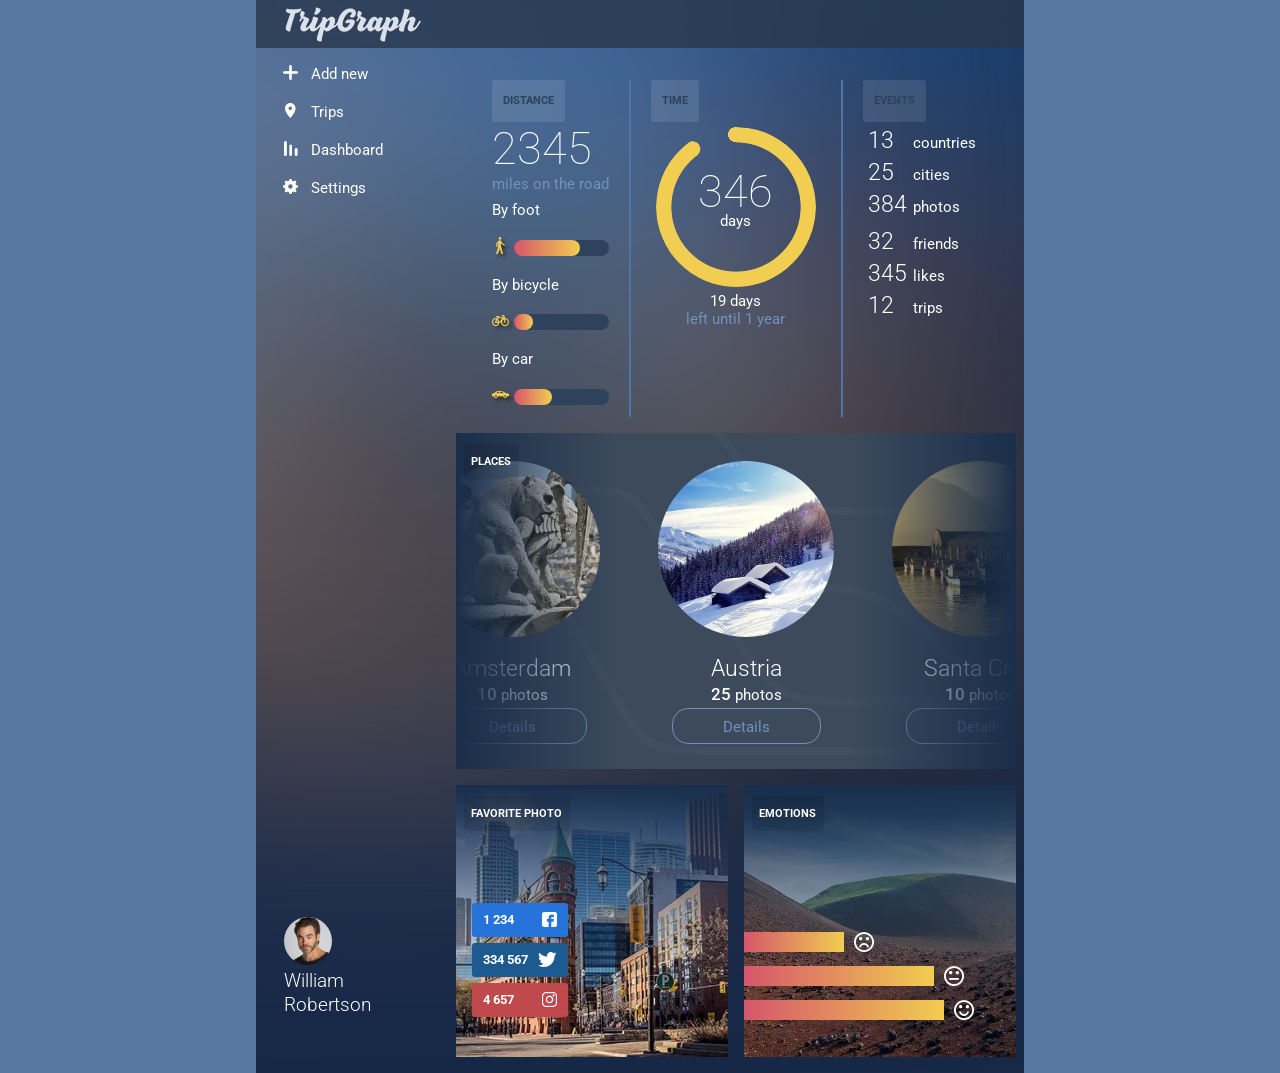
==== public/dashboard.html @ 33857ea5 "first commit" ====
<!DOCTYPE html><html lang="en"><head><meta charset="UTF-8"><meta name="viewport" content="width=device-width,initial-scale=1"><title>TripGraph</title><link href="https://fonts.googleapis.com/css?family=Roboto:100,300,regular,500,700&display=swap" rel="stylesheet"><link rel="stylesheet" href="css/style.css"></head><body><div class="main_container"><header><div class="header"><a href="index.html"><picture><source srcset="img/logo.webp" type="image/webp"><img src="img/logo.png" alt=""></picture></a></div></header><div class="grid-container"><div class="leftsitebar"><nav><ul class="left__nav"><li class="left__nav-item"><a class="left__nav-link" href="#"><i class="icon-plus"></i>Add new</a></li><li class="left__nav-item"><a class="left__nav-link active" href="trip.html"><i class="icon-pin"></i>Trips</a></li><li class="left__nav-item"><a class="left__nav-link" href="dashboard.html"><i class="icon-dashboard"></i>Dashboard</a></li><li class="left__nav-item"><a class="left__nav-link" href="#"><i class="icon-settings"></i>Settings</a></li></ul></nav><div class="author"><div class="author-logo"><picture><source srcset="img/avatar.webp" type="image/webp"><img src="img/avatar.jpg" alt=""></picture></div><div class="author-name">William Robertson</div></div></div><main><section class="section_statistic"><div class="container"><div class="statistic_deliver"><h2 class="statistic-title">distance</h2><div class="deliver-num">2345</div><div class="deliver-desc">miles on the road</div><h3 class="statistic-subtitle">By foot</h3><div class="bar"><i class="icon-walking"></i><div class="progressBar" style="--per:70%;"><div class="progressBarRect"></div></div></div><h3 class="statistic-subtitle">By bicycle</h3><div class="bar"><i class="icon-bycicle"></i><div class="progressBar" style="--per:20%;"><div class="progressBarRect"></div></div></div><h3 class="statistic-subtitle">By car</h3><div class="bar"><i class="icon-car"></i><div class="progressBar" style="--per:40%;"><div class="progressBarRect"></div></div></div></div><div class="statistic-time"><h2 class="statistic-title">Time</h2><div class="container-time"><div class="pie animate" style="--p:90;--c: #f1cd51"><span class="text"><i>346</i> days</span></div><div class="time_descr"><span>19 days</span>left until 1 year</div></div></div><div class="statistic-events"><h2 class="statistic-title">Events</h2><div class="events-content"><div class="item"><p><span>13</span>countries</p><p><span>25</span>cities</p><p><span>384</span>photos</p></div><div class="item"><p><span>32</span>friends</p><p><span>345</span>likes</p><p><span>12</span>trips</p></div></div></div></div></section><section class="section_gallery"><div class="container"><div class="gradleft"></div><div class="gradright"></div><div class="gallery"><div class="item"><picture><source srcset="./img/gallery/photo7.webp" type="image/webp"><img class="item__img" src="./img/gallery/photo7.jpg" alt=""></picture><div class="item__title">Amsterdam</div><div class="item__desc"><span>10</span> photos</div><a href="#" class="item__btn">Details</a></div><div class="item"><picture><source srcset="./img/gallery/photo2.webp" type="image/webp"><img class="item__img" src="./img/gallery/photo2.jpg" alt=""></picture><div class="item__title">Austria</div><div class="item__desc"><span>25</span> photos</div><a href="#" class="item__btn">Details</a></div><div class="item"><picture><source srcset="./img/gallery/photo3.webp" type="image/webp"><img class="item__img" src="./img/gallery/photo3.jpg" alt=""></picture><div class="item__title">Santa Crus</div><div class="item__desc"><span>10</span> photos</div><a href="#" class="item__btn">Details</a></div></div><div class="content"><h3 class="dashboard_subtitle">Places</h3></div></div></section><section class="section_favorite"><div class="container"><div class="item"><div class="card"><picture><source srcset="img/favorite.webp" type="image/webp"><img class="card-photo" src="img/favorite.jpg" alt=""></picture><div class="card-gradient"></div><div class="card-content"><h3 class="dashboard_subtitle">Favorite photo</h3><div class="favorite_stat fb"><span>1 234</span> <i class="icon-fb"></i></div><div class="favorite_stat twitter"><span>334 567</span> <i class="icon-twitter"></i></div><div class="favorite_stat insta"><span>4 657</span> <i class="icon-insta"></i></div></div></div></div><div class="item"><div class="card"><h3></h3><picture><source srcset="img/emotion.webp" type="image/webp"><img class="card-photo" src="img/emotion.jpg" alt=""></picture>--><div class="card-gradient"></div><div class="card-content"><h3 class="dashboard_subtitle">Emotions</h3><div class="emotion-item"><div class="emotion-bar" style="--emotion-per: 100px"></div><i class="icon-smile-bad"></i></div><div class="emotion-item"><div class="emotion-bar" style="--emotion-per: 190px"></div><i class="icon-smile-normal"></i></div><div class="emotion-item"><div class="emotion-bar" style="--emotion-per: 200px"></div><i class="icon-smile-good"></i></div></div></div></div></div></section></main></div></div></body></html>
---- public/css/style.css ----
@font-face {
  font-family: "icons";
  src: url("../fonts/icons.eot?sbt9fn");
  src: url("../fonts/icons.eot?sbt9fn#iefix") format("embedded-opentype"),url("../fonts/icons.ttf?sbt9fn") format("truetype"),url("../fonts/icons.woff?sbt9fn") format("woff"),url("../fonts/icons.svg?sbt9fn#icons") format("svg");
  font-weight: normal;
  font-style: normal;
  font-display: block;
}

[class^=icon-]::before,
[class*=" icon-"]::before {
  font-family: "icons" !important;
  speak: never;
  font-style: normal;
  font-weight: normal;
  font-variant: normal;
  text-transform: none;
  line-height: 1;
  -webkit-font-smoothing: antialiased;
  -moz-osx-font-smoothing: grayscale;
}

.icon-bycicle:before {
  content: "";
}

.icon-car:before {
  content: "";
}

.icon-walking:before {
  content: "";
}

.icon-arrow:before {
  content: "";
}

.icon-calendar:before {
  content: "";
}

.icon-dashboard:before {
  content: "";
}

.icon-list:before {
  content: "";
}

.icon-pin:before {
  content: "";
}

.icon-plus:before {
  content: "";
}

.icon-settings:before {
  content: "";
}

.icon-smile-bad:before {
  content: "";
}

.icon-smile-good:before {
  content: "";
}

.icon-smile-normal:before {
  content: "";
}

.icon-star:before {
  content: "";
}

.icon-fb:before {
  content: "";
}

.icon-insta:before {
  content: "";
}

.icon-linkedin:before {
  content: "";
}

.icon-twitter:before {
  content: "";
}

.progressBar {
  background: #2f425c;
  --per: 50%;
  width: 100%;
  height: 16px;
  padding: 0;
  border-radius: 50px;
  display: -webkit-box;
  display: -ms-flexbox;
  display: flex;
  -webkit-box-pack: start;
  -ms-flex-pack: start;
  justify-content: flex-start;
  -webkit-box-align: center;
  -ms-flex-align: center;
  align-items: center;
}

.progressBarRect {
  background: linear-gradient(90deg, #d6566b 0%, #f1cd51 100%);
  height: 100%;
  width: var(--per);
  border-radius: inherit;
  -webkit-animation: progressLineTransmission 1s .5s both;
  animation: progressLineTransmission 1s .5s both;
}

@-webkit-keyframes progressLineTransmission {
  from {
    width: 0%;
  }

  to {
    width: var(--per);
  }
}

@keyframes progressLineTransmission {
  from {
    width: 0%;
  }

  to {
    width: var(--per);
  }
}

@property --p {
  syntax: "<number>";
  inherits: true;
  initial-value: 0;
}

.pie {
  font: bold 25px sans-serif;
  --p: 20;
  --b: 15px;
  --c: darkred;
  --w: 160px;
  width: var(--w);
  aspect-ratio: 1;
  position: relative;
  display: inline-grid;
  margin: 5px;
  place-content: center;
}

.pie:before,
.pie:after {
  content: "";
  position: absolute;
  border-radius: 50%;
}

.pie:before {
  inset: 0;
  background: -o-radial-gradient(farthest-side, var(--c) 98%, rgba(0, 0, 0, 0)) top/var(--b) var(--b) no-repeat,conic-gradient(var(--c) calc(var(--p) * 1%), rgba(0, 0, 0, 0) 0);
  background: radial-gradient(farthest-side, var(--c) 98%, rgba(0, 0, 0, 0)) top/var(--b) var(--b) no-repeat,conic-gradient(var(--c) calc(var(--p) * 1%), rgba(0, 0, 0, 0) 0);
  -webkit-mask: radial-gradient(farthest-side, rgba(0, 0, 0, 0) calc(99% - var(--b)), #000 calc(100% - var(--b)));
  mask: radial-gradient(farthest-side, rgba(0, 0, 0, 0) calc(99% - var(--b)), #000 calc(100% - var(--b)));
}

.pie:after {
  inset: calc(50% - var(--b)/2);
  background: var(--c);
  -webkit-transform: rotate(calc(var(--p) * 3.6deg)) translateY(calc(50% - var(--w) / 2));
  -ms-transform: rotate(calc(var(--p) * 3.6deg)) translateY(calc(50% - var(--w) / 2));
  transform: rotate(calc(var(--p) * 3.6deg)) translateY(calc(50% - var(--w) / 2));
}

.animate {
  -webkit-animation: p 1s .5s both;
  animation: p 1s .5s both;
}

.no-round:before {
  background-size: 0 0,auto;
}

.no-round:after {
  content: none;
}

@-webkit-keyframes p {
  from {
    --p: 0;
  }
}

@keyframes p {
  from {
    --p: 0;
  }
}

* {
  -webkit-box-sizing: border-box;
  box-sizing: border-box;
  padding: 0;
  margin: 0;
}

body {
  background: #5778a1;
  font-family: "Roboto",sans-serif;
}

.main_container {
  background: url("../img/bg.png") center top/cover #182948;
  width: 768px;
  height: 100%;
  margin: 0 auto;
}

.main_container .grid-container {
  height: 100%;
  display: -webkit-box;
  display: -ms-flexbox;
  display: flex;
  -webkit-box-pack: start;
  -ms-flex-pack: start;
  justify-content: start;
}

.main_container .grid-container main {
  margin-right: 10px;
}

.header {
  background: #29384d;
  display: -webkit-box;
  display: -ms-flexbox;
  display: flex;
  -webkit-box-pack: start;
  -ms-flex-pack: start;
  justify-content: start;
  -webkit-box-align: center;
  -ms-flex-align: center;
  align-items: center;
  width: 100%;
  height: 48px;
  margin: 0 0 16px;
  padding: 0 23px;
  opacity: .8;
}

.header img {
  margin-top: 2px;
}

.header .header__nav {
  margin-left: 28px;
  display: -webkit-box;
  display: -ms-flexbox;
  display: flex;
  -webkit-box-pack: start;
  -ms-flex-pack: start;
  justify-content: start;
  grid-gap: 20px;
}

.header .header__nav a {
  font: normal 15px/1.33 "Roboto",sans-serif;
  color: #fff;
  text-decoration: none;
}

.header .header__nav a i {
  margin-right: 10px;
}

.leftsitebar {
  width: 200px;
  display: -webkit-box;
  display: -ms-flexbox;
  display: flex;
  -webkit-box-orient: vertical;
  -webkit-box-direction: normal;
  -ms-flex-direction: column;
  flex-direction: column;
  -webkit-box-pack: justify;
  -ms-flex-pack: justify;
  justify-content: space-between;
}

.leftsitebar nav .left__nav-item {
  list-style: none;
  min-height: 38px;
  width: 244px;
}

.leftsitebar nav .left__nav-item .left__nav-link {
  font: normal normal 15px/1.33 "Roboto",sans-serif;
  padding: 10px 20px 10px 27px;
  font-stretch: normal;
  letter-spacing: normal;
  color: #fff;
  text-decoration: none;
}

.leftsitebar nav .left__nav-item .left__nav-link i {
  margin-right: 13px;
}

.leftsitebar nav .left__nav-item .left__nav-link:hover {
  background: #607ca1;
}

.leftsitebar .author {
  margin-left: 28px;
  margin-right: 63px;
  margin-bottom: 56px;
}

.leftsitebar .author .author-logo img {
  width: 48px;
  height: 48px;
  border-radius: 100%;
}

.leftsitebar .author .author-name {
  font: normal 300 19px/1.26 "Roboto",sans-serif;
  font-stretch: normal;
  letter-spacing: normal;
  text-align: left;
  color: #fefefe;
}

.index-content {
  width: 100%;
  margin: 0 auto;
  padding: 160px 200px 144px 200px;
}

.index-content .start-logo {
  display: block;
  margin: 0 auto;
  margin-bottom: 81px;
}

.index-content .start-form {
  margin: 0 auto;
}

.index-content .start-form .start-email {
  font: normal 17px "Roboto",sans-serif;
  background: #242b3c;
  margin-bottom: 16px;
  width: 368px;
  padding: 15px auto;
  opacity: .6;
  border-radius: 24px;
  color: #5f6e8f;
}

.index-content .start-form .start-submit {
  color: red;
}

.container_trip {
  display: -webkit-box;
  display: -ms-flexbox;
  display: flex;
  -ms-flex-pack: distribute;
  justify-content: space-around;
  -ms-flex-wrap: wrap;
  flex-wrap: wrap;
}

.container_trip .trip-item {
  display: -webkit-box;
  display: -ms-flexbox;
  display: flex;
  -webkit-box-orient: vertical;
  -webkit-box-direction: normal;
  -ms-flex-direction: column;
  flex-direction: column;
  margin-bottom: 18px;
}

.container_trip .trip-item .trip-card {
  position: relative;
  width: 272px;
  height: 153px;
}

.container_trip .trip-item .trip-card .card-photo {
  position: absolute;
  width: 272px;
  height: 153px;
  -o-object-fit: cover;
  object-fit: cover;
  border-top-left-radius: 5px;
  border-top-right-radius: 5px;
  top: 0;
  z-index: 1;
}

.container_trip .trip-item .trip-card .card-gradient {
  background: linear-gradient(to bottom, rgba(39, 53, 71, 0), #1a2e4a);
  position: absolute;
  width: 272px;
  height: 107px;
  bottom: 0;
  z-index: 2;
}

.container_trip .trip-item .trip-card .card-name {
  font: normal 300 23px/.87 "Roboto",sans-serif;
  position: absolute;
  margin-left: 16px;
  font-stretch: normal;
  letter-spacing: normal;
  text-align: left;
  color: #fff;
  bottom: 43px;
  z-index: 3;
}

.container_trip .trip-item .trip-card .card-rating {
  position: absolute;
  margin-left: 16px;
  color: #fff;
  bottom: 17px;
  z-index: 4;
}

.container_trip .trip-item .trip-card .card-rating .checked {
  color: #f1cd51;
}

.container_trip .trip-item .trip-descr {
  background: #fff;
  width: 272px;
  height: 150px;
  padding: 16px;
  border-bottom-left-radius: 3px;
  border-bottom-right-radius: 3px;
}

.container_trip .trip-item .trip-descr .trip-title {
  display: -webkit-box;
  display: -ms-flexbox;
  display: flex;
  -webkit-box-pack: justify;
  -ms-flex-pack: justify;
  justify-content: space-between;
  padding-bottom: 9px;
  border-bottom: 1px solid #e7ebef;
  margin-bottom: 10px;
}

.container_trip .trip-item .trip-descr .trip-title .trip-date {
  font: normal 300 23px/.87 "Roboto",sans-serif;
  font-stretch: normal;
  letter-spacing: normal;
  text-align: left;
  color: #010101;
}

.container_trip .trip-item .trip-descr .trip-title .trip-date span {
  font-size: 21px;
  font-weight: normal;
}

.container_trip .trip-item .trip-descr .trip-title .trip-link a {
  font: 500 21px "Roboto",sans-serif;
  text-decoration: none;
  color: #ced6dd;
}

.section_statistic .container {
  width: 100%;
  margin-top: 16px;
  margin-bottom: 16px;
  display: -webkit-box;
  display: -ms-flexbox;
  display: flex;
  -webkit-box-pack: center;
  -ms-flex-pack: center;
  justify-content: center;
}

.section_statistic .container .statistic_deliver {
  padding-right: 20px;
  border-right: 2px solid #5074a5;
}

.section_statistic .container .statistic_deliver .deliver-num {
  font: 100 45px "Roboto",sans-serif;
  color: #fff;
}

.section_statistic .container .statistic_deliver .deliver-desc {
  font: normal 15px "Roboto",sans-serif;
  color: #6f91bf;
}

.section_statistic .container .statistic_deliver .statistic-subtitle {
  font: normal 15px/2.33 "Roboto",sans-serif;
  text-align: left;
  color: #fff;
}

.section_statistic .container .statistic_deliver .statistic-subtitle i {
  font-size: 17px;
  color: #aaa;
  text-shadow: 1px 1px #000;
}

.section_statistic .container .statistic_deliver .bar {
  display: -webkit-box;
  display: -ms-flexbox;
  display: flex;
  -webkit-box-pack: justify;
  -ms-flex-pack: justify;
  justify-content: space-between;
  -webkit-box-align: center;
  -ms-flex-align: center;
  align-items: center;
}

.section_statistic .container .statistic_deliver .bar i {
  font: normal 17px/2.33 "Roboto",sans-serif;
  text-align: left;
  color: #f1cd51;
  margin-right: 5px;
  text-shadow: 3px 3px 3px #333;
}

.section_statistic .container .statistic-time {
  padding-right: 20px;
  padding-left: 20px;
  border-right: 2px solid #5074a5;
}

.section_statistic .container .statistic-time .container-time .text {
  font: normal normal 15px/1.33 "Roboto",sans-serif;
  font-stretch: normal;
  letter-spacing: normal;
  text-align: center;
  color: #fff;
}

.section_statistic .container .statistic-time .container-time .text i {
  font: normal 100 45px/.44 "Roboto",sans-serif;
  display: block;
  font-stretch: normal;
  letter-spacing: normal;
  text-align: left;
  color: #fff;
  margin-bottom: 10px;
}

.section_statistic .container .statistic-time .container-time .time_descr {
  font: normal 15px "Roboto",sans-serif;
  text-align: center;
  color: #6f91bf;
}

.section_statistic .container .statistic-time .container-time .time_descr span {
  display: block;
  color: #fff;
}

.section_statistic .container .statistic-events {
  padding-left: 20px;
}

.section_statistic .container .statistic-events .events-content {
  display: -webkit-box;
  display: -ms-flexbox;
  display: flex;
  -webkit-box-orient: vertical;
  -webkit-box-direction: normal;
  -ms-flex-direction: column;
  flex-direction: column;
  -webkit-box-pack: start;
  -ms-flex-pack: start;
  justify-content: start;
}

.section_statistic .container .statistic-events .events-content .item p {
  font: normal normal 15px "Roboto",sans-serif;
  font-stretch: normal;
  text-align: left;
  color: #fff;
  margin: 5px;
}

.section_statistic .container .statistic-events .events-content .item p span {
  display: inline-block;
  min-width: 45px;
  font-size: 23px;
  font-weight: 300;
}

.section_statistic .container .statistic-line {
  background: #5074a5;
  width: 1px;
  margin: 0 15px;
}

.section_statistic .container .statistic-title {
  font: normal 700 11px/1.82 "Roboto",sans-serif;
  background: rgba(255,255,255,.1);
  padding: 11px;
  display: inline-block;
  font-stretch: normal;
  color: #2d415c;
  text-transform: uppercase;
  border-radius: 3px;
  text-align: left;
}

.section_gallery {
  background: url("../img/bg-gallery.png") center center;
  margin: 0 auto;
  margin-bottom: 16px;
  width: 560px;
  min-height: 336px;
  overflow: hidden;
}

.section_gallery .container {
  position: relative;
}

.section_gallery .container .gallery {
  position: absolute;
  top: 28px;
  left: -60px;
  z-index: 1;
  display: -webkit-box;
  display: -ms-flexbox;
  display: flex;
  -webkit-box-pack: center;
  -ms-flex-pack: center;
  justify-content: center;
  gap: 58px;
  width: 700px;
}

.section_gallery .container .gallery .item {
  text-align: center;
}

.section_gallery .container .gallery .item__img {
  width: 176px;
  height: 176px;
  border-radius: 100%;
  margin-bottom: 14px;
  -o-object-fit: cover;
  object-fit: cover;
}

.section_gallery .container .gallery .item__title {
  font: 300 23px "Roboto",sans-serif;
  color: #fff;
  margin-bottom: 2px;
}

.section_gallery .container .gallery .item__desc {
  font: normal 15px "Roboto",sans-serif;
  color: #fff;
  margin-bottom: 13px;
}

.section_gallery .container .gallery .item__desc span {
  font-size: 17px;
  font-weight: 500;
}

.section_gallery .container .gallery .item__btn {
  font: normal 15px "Roboto",sans-serif;
  padding: 9px 50px 7px 50px;
  border-radius: 16px;
  border: solid 1px #6f91bf;
  text-decoration: none;
  color: #6f91bf;
}

.section_gallery .container .gradleft {
  background: linear-gradient(to right, #1a2e4a, rgba(39, 53, 71, 0));
  position: absolute;
  left: 0;
  width: 165px;
  height: 336px;
  z-index: 2;
}

.section_gallery .container .gradright {
  background: linear-gradient(to left, #1a2e4a, rgba(39, 53, 71, 0));
  position: absolute;
  right: 0;
  width: 165px;
  height: 336px;
  z-index: 2;
}

.section_gallery .container .content {
  position: absolute;
  top: 0;
  z-index: 3;
}

.section_favorite {
  padding-bottom: 16px;
  margin: 0 auto;
}

.section_favorite .container {
  display: -webkit-box;
  display: -ms-flexbox;
  display: flex;
  -webkit-box-pack: center;
  -ms-flex-pack: center;
  justify-content: center;
  gap: 16px;
}

.section_favorite .container .item .card {
  position: relative;
  width: 272px;
  height: 272px;
}

.section_favorite .container .item .card .card-photo {
  position: absolute;
  top: 0;
  width: 272px;
  height: 272px;
  -o-object-fit: cover;
  object-fit: cover;
  z-index: 1;
}

.section_favorite .container .item .card .card-gradient {
  background: linear-gradient(to top, rgba(39, 53, 71, 0), #1a2e4a);
  position: absolute;
  top: 0;
  width: 100%;
  height: 200px;
  z-index: 2;
}

.section_favorite .container .item .card .card-content {
  position: absolute;
  top: 0;
  z-index: 3;
}

.section_favorite .container .item .card .card-content .favorite_stat {
  width: 96px;
  margin-left: 16px;
  padding: 9px 11px 7px 11px;
  display: -webkit-box;
  display: -ms-flexbox;
  display: flex;
  -webkit-box-pack: justify;
  -ms-flex-pack: justify;
  justify-content: space-between;
  -webkit-box-align: bottom;
  -ms-flex-align: bottom;
  align-items: bottom;
  margin-bottom: 6px;
  border-radius: 3px;
}

.section_favorite .container .item .card .card-content .favorite_stat span {
  font: bold 13px "Roboto",sans-serif;
  color: #fff;
}

.section_favorite .container .item .card .card-content .favorite_stat i {
  font-size: 15px;
  color: #fff;
}

.section_favorite .container .item .card .card-content .favorite_stat:first-of-type {
  margin-top: 72px;
}

.section_favorite .container .item .card .card-content .fb {
  background: #2673da;
}

.section_favorite .container .item .card .card-content .twitter {
  background: #1c5a8f;
}

.section_favorite .container .item .card .card-content .insta {
  background: #bf494c;
}

.section_favorite .container .item .card .card-content .emotion-item {
  display: -webkit-box;
  display: -ms-flexbox;
  display: flex;
  -webkit-box-pack: start;
  -ms-flex-pack: start;
  justify-content: start;
  margin-bottom: 10px;
}

.section_favorite .container .item .card .card-content .emotion-item:first-of-type {
  margin-top: 101px;
}

.section_favorite .container .item .card .card-content .emotion-item .emotion-bar {
  background: linear-gradient(90deg, #d6566b 0%, #f1cd51 100%);
  display: inline-block;
  --emotion-per: 90px;
  width: var(--emotion-per);
  height: 20px;
  -webkit-animation: progressLineEmotion 1s .5s both;
  animation: progressLineEmotion 1s .5s both;
}

.section_favorite .container .item .card .card-content .emotion-item i {
  color: #fff;
  font-size: 20px;
  margin-left: 10px;
}

.section_favorite .container .item .card .card-content .emotion-item i {
  color: #fff;
  font-size: 20px;
  margin-left: 10px;
}

h3.dashboard_subtitle {
  font: bold 11px "Roboto",sans-serif;
  background: rgba(0,0,0,.1);
  display: inline-block;
  padding: 11px 8px 11px 7px;
  margin-top: 11px;
  margin-left: 8px;
  border-radius: 3px;
  text-align: left;
  text-transform: uppercase;
  color: #fff;
}

@-webkit-keyframes progressLineEmotion {
  from {
    width: 0px;
  }

  to {
    width: var(--emotion-per);
  }
}

@keyframes progressLineEmotion {
  from {
    width: 0px;
  }

  to {
    width: var(--emotion-per);
  }
}

@media screen and (max-width: 1200px) {
  .main_container {
    width: 100%;
  }
}

@media screen and (max-width: 480px) {
  .main_container {
    width: 480px;
  }
}
/*# sourceMappingURL=[data-uri] */
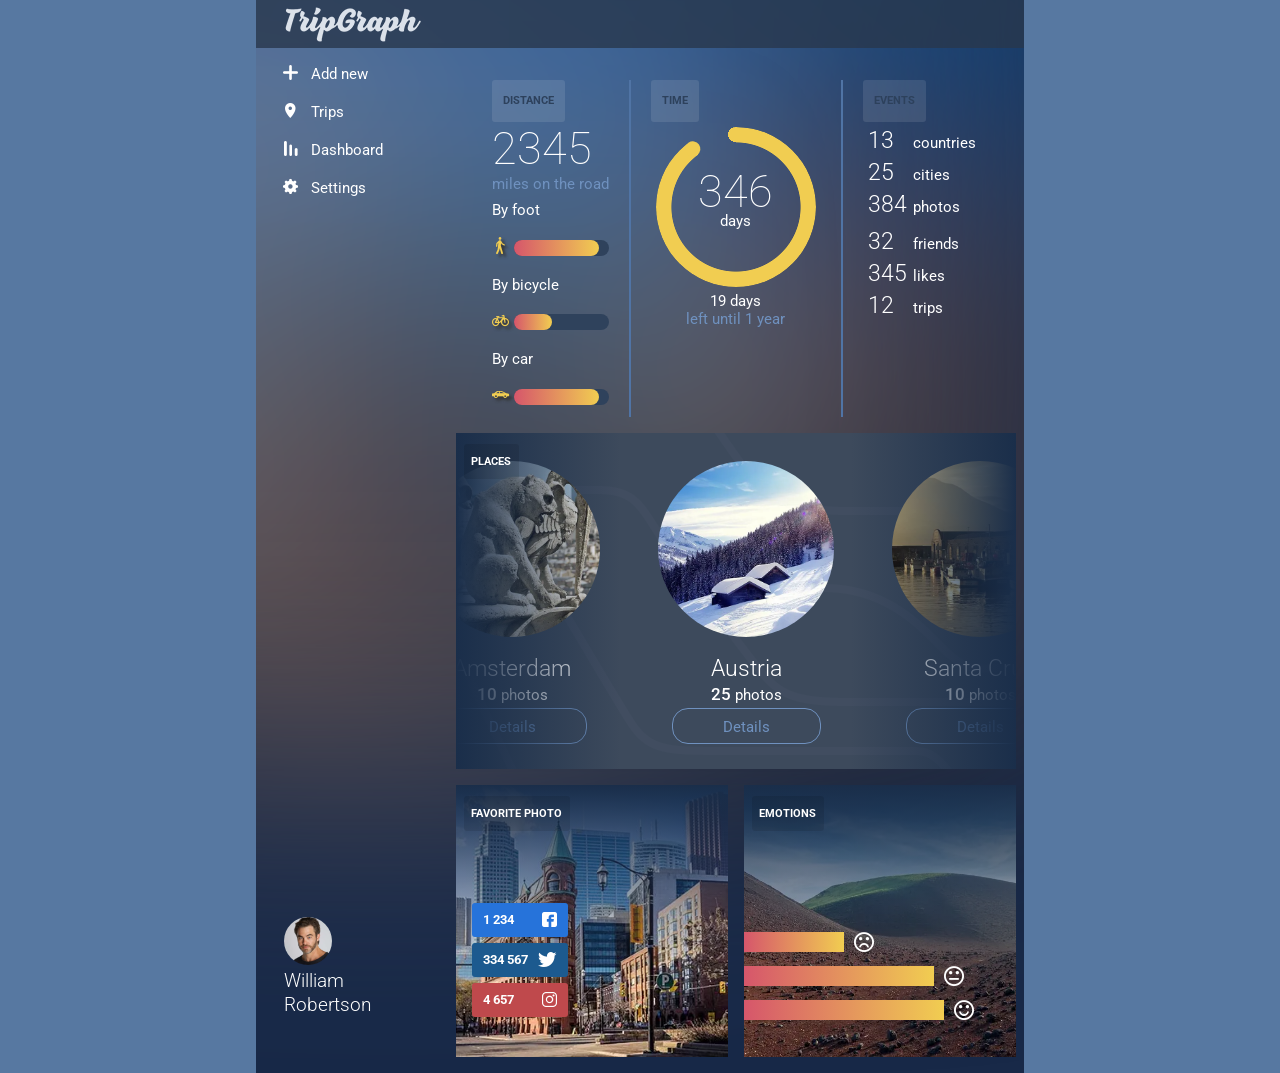
==== commit 0eede6ca: "change statistic value" ====
--- a/public/dashboard.html
+++ b/public/dashboard.html
@@ -1 +1 @@
-<!DOCTYPE html><html lang="en"><head><meta charset="UTF-8"><meta name="viewport" content="width=device-width,initial-scale=1"><title>TripGraph</title><link href="https://fonts.googleapis.com/css?family=Roboto:100,300,regular,500,700&display=swap" rel="stylesheet"><link rel="stylesheet" href="css/style.css"></head><body><div class="main_container"><header><div class="header"><a href="index.html"><picture><source srcset="img/logo.webp" type="image/webp"><img src="img/logo.png" alt=""></picture></a></div></header><div class="grid-container"><div class="leftsitebar"><nav><ul class="left__nav"><li class="left__nav-item"><a class="left__nav-link" href="#"><i class="icon-plus"></i>Add new</a></li><li class="left__nav-item"><a class="left__nav-link active" href="trip.html"><i class="icon-pin"></i>Trips</a></li><li class="left__nav-item"><a class="left__nav-link" href="dashboard.html"><i class="icon-dashboard"></i>Dashboard</a></li><li class="left__nav-item"><a class="left__nav-link" href="#"><i class="icon-settings"></i>Settings</a></li></ul></nav><div class="author"><div class="author-logo"><picture><source srcset="img/avatar.webp" type="image/webp"><img src="img/avatar.jpg" alt=""></picture></div><div class="author-name">William Robertson</div></div></div><main><section class="section_statistic"><div class="container"><div class="statistic_deliver"><h2 class="statistic-title">distance</h2><div class="deliver-num">2345</div><div class="deliver-desc">miles on the road</div><h3 class="statistic-subtitle">By foot</h3><div class="bar"><i class="icon-walking"></i><div class="progressBar" style="--per:70%;"><div class="progressBarRect"></div></div></div><h3 class="statistic-subtitle">By bicycle</h3><div class="bar"><i class="icon-bycicle"></i><div class="progressBar" style="--per:20%;"><div class="progressBarRect"></div></div></div><h3 class="statistic-subtitle">By car</h3><div class="bar"><i class="icon-car"></i><div class="progressBar" style="--per:40%;"><div class="progressBarRect"></div></div></div></div><div class="statistic-time"><h2 class="statistic-title">Time</h2><div class="container-time"><div class="pie animate" style="--p:90;--c: #f1cd51"><span class="text"><i>346</i> days</span></div><div class="time_descr"><span>19 days</span>left until 1 year</div></div></div><div class="statistic-events"><h2 class="statistic-title">Events</h2><div class="events-content"><div class="item"><p><span>13</span>countries</p><p><span>25</span>cities</p><p><span>384</span>photos</p></div><div class="item"><p><span>32</span>friends</p><p><span>345</span>likes</p><p><span>12</span>trips</p></div></div></div></div></section><section class="section_gallery"><div class="container"><div class="gradleft"></div><div class="gradright"></div><div class="gallery"><div class="item"><picture><source srcset="./img/gallery/photo7.webp" type="image/webp"><img class="item__img" src="./img/gallery/photo7.jpg" alt=""></picture><div class="item__title">Amsterdam</div><div class="item__desc"><span>10</span> photos</div><a href="#" class="item__btn">Details</a></div><div class="item"><picture><source srcset="./img/gallery/photo2.webp" type="image/webp"><img class="item__img" src="./img/gallery/photo2.jpg" alt=""></picture><div class="item__title">Austria</div><div class="item__desc"><span>25</span> photos</div><a href="#" class="item__btn">Details</a></div><div class="item"><picture><source srcset="./img/gallery/photo3.webp" type="image/webp"><img class="item__img" src="./img/gallery/photo3.jpg" alt=""></picture><div class="item__title">Santa Crus</div><div class="item__desc"><span>10</span> photos</div><a href="#" class="item__btn">Details</a></div></div><div class="content"><h3 class="dashboard_subtitle">Places</h3></div></div></section><section class="section_favorite"><div class="container"><div class="item"><div class="card"><picture><source srcset="img/favorite.webp" type="image/webp"><img class="card-photo" src="img/favorite.jpg" alt=""></picture><div class="card-gradient"></div><div class="card-content"><h3 class="dashboard_subtitle">Favorite photo</h3><div class="favorite_stat fb"><span>1 234</span> <i class="icon-fb"></i></div><div class="favorite_stat twitter"><span>334 567</span> <i class="icon-twitter"></i></div><div class="favorite_stat insta"><span>4 657</span> <i class="icon-insta"></i></div></div></div></div><div class="item"><div class="card"><h3></h3><picture><source srcset="img/emotion.webp" type="image/webp"><img class="card-photo" src="img/emotion.jpg" alt=""></picture>--><div class="card-gradient"></div><div class="card-content"><h3 class="dashboard_subtitle">Emotions</h3><div class="emotion-item"><div class="emotion-bar" style="--emotion-per: 100px"></div><i class="icon-smile-bad"></i></div><div class="emotion-item"><div class="emotion-bar" style="--emotion-per: 190px"></div><i class="icon-smile-normal"></i></div><div class="emotion-item"><div class="emotion-bar" style="--emotion-per: 200px"></div><i class="icon-smile-good"></i></div></div></div></div></div></section></main></div></div></body></html>+<!DOCTYPE html><html lang="en"><head><meta charset="UTF-8"><meta name="viewport" content="width=device-width,initial-scale=1"><title>TripGraph</title><link href="https://fonts.googleapis.com/css?family=Roboto:100,300,regular,500,700&display=swap" rel="stylesheet"><link rel="stylesheet" href="css/style.css"></head><body><div class="main_container"><header><div class="header"><a href="index.html"><picture><source srcset="img/logo.webp" type="image/webp"><img src="img/logo.png" alt=""></picture></a></div></header><div class="grid-container"><div class="leftsitebar"><nav><ul class="left__nav"><li class="left__nav-item"><a class="left__nav-link" href="#"><i class="icon-plus"></i>Add new</a></li><li class="left__nav-item"><a class="left__nav-link active" href="trip.html"><i class="icon-pin"></i>Trips</a></li><li class="left__nav-item"><a class="left__nav-link" href="dashboard.html"><i class="icon-dashboard"></i>Dashboard</a></li><li class="left__nav-item"><a class="left__nav-link" href="#"><i class="icon-settings"></i>Settings</a></li></ul></nav><div class="author"><div class="author-logo"><picture><source srcset="img/avatar.webp" type="image/webp"><img src="img/avatar.jpg" alt=""></picture></div><div class="author-name">William Robertson</div></div></div><main><section class="section_statistic"><div class="container"><div class="statistic_deliver"><h2 class="statistic-title">distance</h2><div class="deliver-num">2345</div><div class="deliver-desc">miles on the road</div><h3 class="statistic-subtitle">By foot</h3><div class="bar"><i class="icon-walking"></i><div class="progressBar" style="--per:90%;"><div class="progressBarRect"></div></div></div><h3 class="statistic-subtitle">By bicycle</h3><div class="bar"><i class="icon-bycicle"></i><div class="progressBar" style="--per:40%;"><div class="progressBarRect"></div></div></div><h3 class="statistic-subtitle">By car</h3><div class="bar"><i class="icon-car"></i><div class="progressBar" style="--per:90%;"><div class="progressBarRect"></div></div></div></div><div class="statistic-time"><h2 class="statistic-title">Time</h2><div class="container-time"><div class="pie animate" style="--p:90;--c: #f1cd51"><span class="text"><i>346</i> days</span></div><div class="time_descr"><span>19 days</span>left until 1 year</div></div></div><div class="statistic-events"><h2 class="statistic-title">Events</h2><div class="events-content"><div class="item"><p><span>13</span>countries</p><p><span>25</span>cities</p><p><span>384</span>photos</p></div><div class="item"><p><span>32</span>friends</p><p><span>345</span>likes</p><p><span>12</span>trips</p></div></div></div></div></section><section class="section_gallery"><div class="container"><div class="gradleft"></div><div class="gradright"></div><div class="gallery"><div class="item"><picture><source srcset="./img/gallery/photo7.webp" type="image/webp"><img class="item__img" src="./img/gallery/photo7.jpg" alt=""></picture><div class="item__title">Amsterdam</div><div class="item__desc"><span>10</span> photos</div><a href="#" class="item__btn">Details</a></div><div class="item"><picture><source srcset="./img/gallery/photo2.webp" type="image/webp"><img class="item__img" src="./img/gallery/photo2.jpg" alt=""></picture><div class="item__title">Austria</div><div class="item__desc"><span>25</span> photos</div><a href="#" class="item__btn">Details</a></div><div class="item"><picture><source srcset="./img/gallery/photo3.webp" type="image/webp"><img class="item__img" src="./img/gallery/photo3.jpg" alt=""></picture><div class="item__title">Santa Crus</div><div class="item__desc"><span>10</span> photos</div><a href="#" class="item__btn">Details</a></div></div><div class="content"><h3 class="dashboard_subtitle">Places</h3></div></div></section><section class="section_favorite"><div class="container"><div class="item"><div class="card"><picture><source srcset="img/favorite.webp" type="image/webp"><img class="card-photo" src="img/favorite.jpg" alt=""></picture><div class="card-gradient"></div><div class="card-content"><h3 class="dashboard_subtitle">Favorite photo</h3><div class="favorite_stat fb"><span>1 234</span> <i class="icon-fb"></i></div><div class="favorite_stat twitter"><span>334 567</span> <i class="icon-twitter"></i></div><div class="favorite_stat insta"><span>4 657</span> <i class="icon-insta"></i></div></div></div></div><div class="item"><div class="card"><h3></h3><picture><source srcset="img/emotion.webp" type="image/webp"><img class="card-photo" src="img/emotion.jpg" alt=""></picture>--><div class="card-gradient"></div><div class="card-content"><h3 class="dashboard_subtitle">Emotions</h3><div class="emotion-item"><div class="emotion-bar" style="--emotion-per: 100px"></div><i class="icon-smile-bad"></i></div><div class="emotion-item"><div class="emotion-bar" style="--emotion-per: 190px"></div><i class="icon-smile-normal"></i></div><div class="emotion-item"><div class="emotion-bar" style="--emotion-per: 200px"></div><i class="icon-smile-good"></i></div></div></div></div></div></section></main></div></div></body></html>
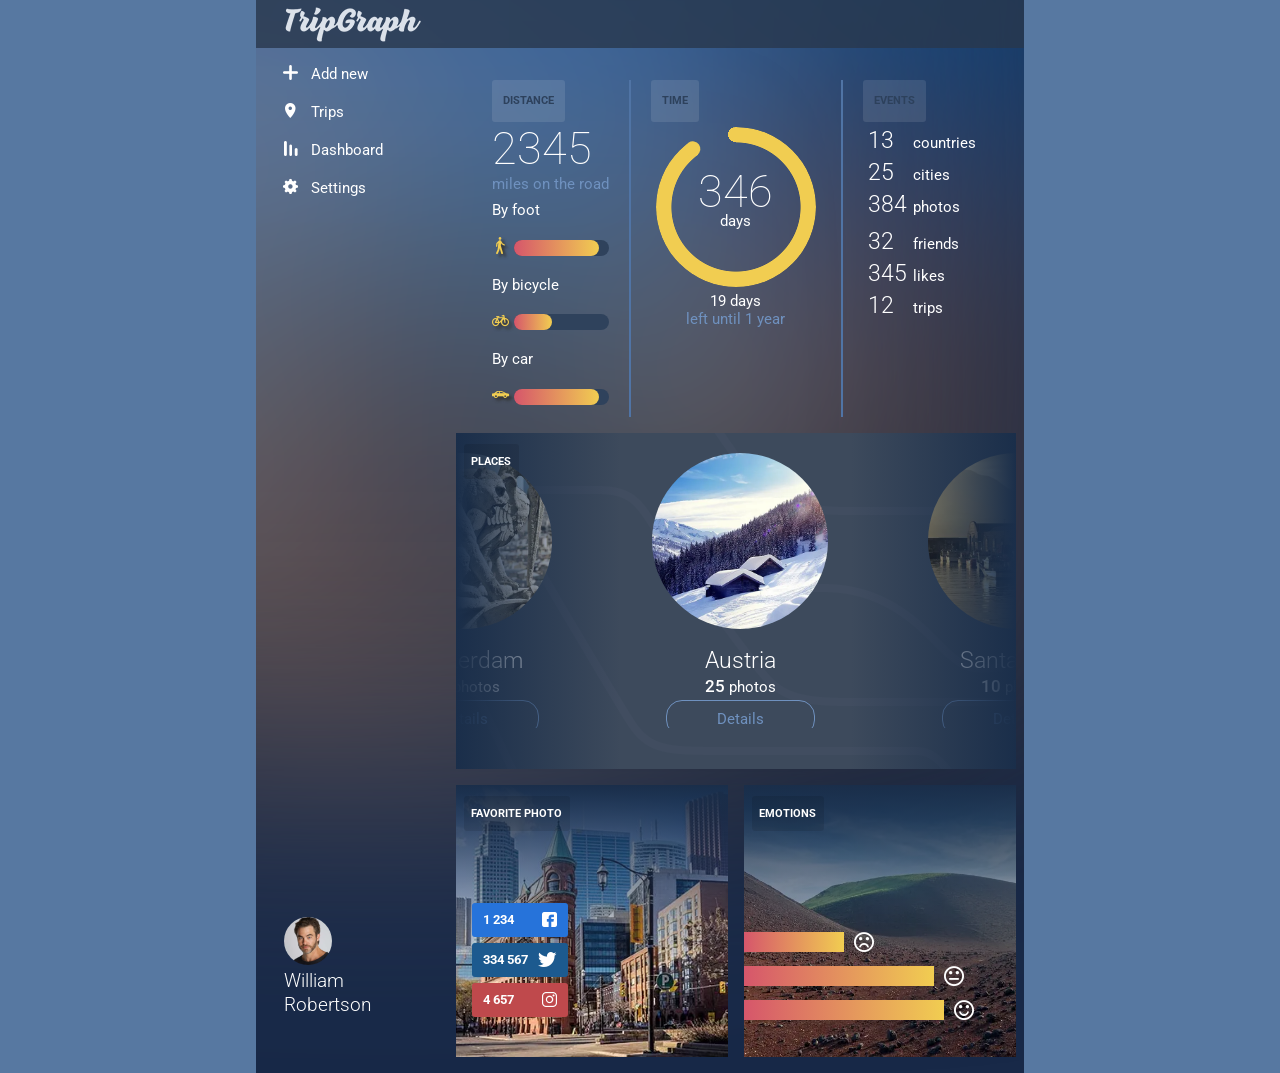
==== commit f0b74f2f: "carousel" ====
--- a/public/dashboard.html
+++ b/public/dashboard.html
@@ -1 +1 @@
-<!DOCTYPE html><html lang="en"><head><meta charset="UTF-8"><meta name="viewport" content="width=device-width,initial-scale=1"><title>TripGraph</title><link href="https://fonts.googleapis.com/css?family=Roboto:100,300,regular,500,700&display=swap" rel="stylesheet"><link rel="stylesheet" href="css/style.css"></head><body><div class="main_container"><header><div class="header"><a href="index.html"><picture><source srcset="img/logo.webp" type="image/webp"><img src="img/logo.png" alt=""></picture></a></div></header><div class="grid-container"><div class="leftsitebar"><nav><ul class="left__nav"><li class="left__nav-item"><a class="left__nav-link" href="#"><i class="icon-plus"></i>Add new</a></li><li class="left__nav-item"><a class="left__nav-link active" href="trip.html"><i class="icon-pin"></i>Trips</a></li><li class="left__nav-item"><a class="left__nav-link" href="dashboard.html"><i class="icon-dashboard"></i>Dashboard</a></li><li class="left__nav-item"><a class="left__nav-link" href="#"><i class="icon-settings"></i>Settings</a></li></ul></nav><div class="author"><div class="author-logo"><picture><source srcset="img/avatar.webp" type="image/webp"><img src="img/avatar.jpg" alt=""></picture></div><div class="author-name">William Robertson</div></div></div><main><section class="section_statistic"><div class="container"><div class="statistic_deliver"><h2 class="statistic-title">distance</h2><div class="deliver-num">2345</div><div class="deliver-desc">miles on the road</div><h3 class="statistic-subtitle">By foot</h3><div class="bar"><i class="icon-walking"></i><div class="progressBar" style="--per:90%;"><div class="progressBarRect"></div></div></div><h3 class="statistic-subtitle">By bicycle</h3><div class="bar"><i class="icon-bycicle"></i><div class="progressBar" style="--per:40%;"><div class="progressBarRect"></div></div></div><h3 class="statistic-subtitle">By car</h3><div class="bar"><i class="icon-car"></i><div class="progressBar" style="--per:90%;"><div class="progressBarRect"></div></div></div></div><div class="statistic-time"><h2 class="statistic-title">Time</h2><div class="container-time"><div class="pie animate" style="--p:90;--c: #f1cd51"><span class="text"><i>346</i> days</span></div><div class="time_descr"><span>19 days</span>left until 1 year</div></div></div><div class="statistic-events"><h2 class="statistic-title">Events</h2><div class="events-content"><div class="item"><p><span>13</span>countries</p><p><span>25</span>cities</p><p><span>384</span>photos</p></div><div class="item"><p><span>32</span>friends</p><p><span>345</span>likes</p><p><span>12</span>trips</p></div></div></div></div></section><section class="section_gallery"><div class="container"><div class="gradleft"></div><div class="gradright"></div><div class="gallery"><div class="item"><picture><source srcset="./img/gallery/photo7.webp" type="image/webp"><img class="item__img" src="./img/gallery/photo7.jpg" alt=""></picture><div class="item__title">Amsterdam</div><div class="item__desc"><span>10</span> photos</div><a href="#" class="item__btn">Details</a></div><div class="item"><picture><source srcset="./img/gallery/photo2.webp" type="image/webp"><img class="item__img" src="./img/gallery/photo2.jpg" alt=""></picture><div class="item__title">Austria</div><div class="item__desc"><span>25</span> photos</div><a href="#" class="item__btn">Details</a></div><div class="item"><picture><source srcset="./img/gallery/photo3.webp" type="image/webp"><img class="item__img" src="./img/gallery/photo3.jpg" alt=""></picture><div class="item__title">Santa Crus</div><div class="item__desc"><span>10</span> photos</div><a href="#" class="item__btn">Details</a></div></div><div class="content"><h3 class="dashboard_subtitle">Places</h3></div></div></section><section class="section_favorite"><div class="container"><div class="item"><div class="card"><picture><source srcset="img/favorite.webp" type="image/webp"><img class="card-photo" src="img/favorite.jpg" alt=""></picture><div class="card-gradient"></div><div class="card-content"><h3 class="dashboard_subtitle">Favorite photo</h3><div class="favorite_stat fb"><span>1 234</span> <i class="icon-fb"></i></div><div class="favorite_stat twitter"><span>334 567</span> <i class="icon-twitter"></i></div><div class="favorite_stat insta"><span>4 657</span> <i class="icon-insta"></i></div></div></div></div><div class="item"><div class="card"><h3></h3><picture><source srcset="img/emotion.webp" type="image/webp"><img class="card-photo" src="img/emotion.jpg" alt=""></picture>--><div class="card-gradient"></div><div class="card-content"><h3 class="dashboard_subtitle">Emotions</h3><div class="emotion-item"><div class="emotion-bar" style="--emotion-per: 100px"></div><i class="icon-smile-bad"></i></div><div class="emotion-item"><div class="emotion-bar" style="--emotion-per: 190px"></div><i class="icon-smile-normal"></i></div><div class="emotion-item"><div class="emotion-bar" style="--emotion-per: 200px"></div><i class="icon-smile-good"></i></div></div></div></div></div></section></main></div></div></body></html>+<!DOCTYPE html><html lang="en"><head><meta charset="UTF-8"><meta name="viewport" content="width=device-width,initial-scale=1"><title>TripGraph</title><link href="https://fonts.googleapis.com/css?family=Roboto:100,300,regular,500,700&display=swap" rel="stylesheet"><link rel="stylesheet" href="css/style.css"></head><body><div class="main_container"><header><div class="header"><a href="index.html"><picture><source srcset="img/logo.webp" type="image/webp"><img src="img/logo.png" alt=""></picture></a></div></header><div class="grid-container"><div class="leftsitebar"><nav><ul class="left__nav"><li class="left__nav-item"><a class="left__nav-link" href="#"><i class="icon-plus"></i>Add new</a></li><li class="left__nav-item"><a class="left__nav-link active" href="trip.html"><i class="icon-pin"></i>Trips</a></li><li class="left__nav-item"><a class="left__nav-link" href="dashboard.html"><i class="icon-dashboard"></i>Dashboard</a></li><li class="left__nav-item"><a class="left__nav-link" href="#"><i class="icon-settings"></i>Settings</a></li></ul></nav><div class="author"><div class="author-logo"><picture><source srcset="img/avatar.webp" type="image/webp"><img src="img/avatar.jpg" alt=""></picture></div><div class="author-name">William Robertson</div></div></div><main><section class="section_statistic"><div class="container"><div class="statistic_deliver"><h2 class="statistic-title">distance</h2><div class="deliver-num">2345</div><div class="deliver-desc">miles on the road</div><h3 class="statistic-subtitle">By foot</h3><div class="bar"><i class="icon-walking"></i><div class="progressBar" style="--per:90%;"><div class="progressBarRect"></div></div></div><h3 class="statistic-subtitle">By bicycle</h3><div class="bar"><i class="icon-bycicle"></i><div class="progressBar" style="--per:40%;"><div class="progressBarRect"></div></div></div><h3 class="statistic-subtitle">By car</h3><div class="bar"><i class="icon-car"></i><div class="progressBar" style="--per:90%;"><div class="progressBarRect"></div></div></div></div><div class="statistic-time"><h2 class="statistic-title">Time</h2><div class="container-time"><div class="pie animate" style="--p:90;--c: #f1cd51"><span class="text"><i>346</i> days</span></div><div class="time_descr"><span>19 days</span>left until 1 year</div></div></div><div class="statistic-events"><h2 class="statistic-title">Events</h2><div class="events-content"><div class="item"><p><span>13</span>countries</p><p><span>25</span>cities</p><p><span>384</span>photos</p></div><div class="item"><p><span>32</span>friends</p><p><span>345</span>likes</p><p><span>12</span>trips</p></div></div></div></div></section><section class="section_gallery"><div class="container"><div class="gradleft"></div><div class="gradright"></div><div class="gallery"><div class="gallery-wrap"><div class="gallery-inner"><div class="item"><picture><source srcset="./img/gallery/photo7.webp" type="image/webp"><img class="item__img" src="./img/gallery/photo7.jpg" alt=""></picture><div class="item__title">Amsterdam</div><div class="item__desc"><span>10</span> photos</div><a href="#" class="item__btn">Details</a></div><div class="item"><picture><source srcset="./img/gallery/photo2.webp" type="image/webp"><img class="item__img" src="./img/gallery/photo2.jpg" alt=""></picture><div class="item__title">Austria</div><div class="item__desc"><span>25</span> photos</div><a href="#" class="item__btn">Details</a></div><div class="item"><picture><source srcset="./img/gallery/photo3.webp" type="image/webp"><img class="item__img" src="./img/gallery/photo3.jpg" alt=""></picture><div class="item__title">Santa Crus</div><div class="item__desc"><span>10</span> photos</div><a href="#" class="item__btn">Details</a></div></div></div></div><div class="content"><h3 class="dashboard_subtitle">Places</h3></div></div></section><section class="section_favorite"><div class="container"><div class="item"><div class="card"><picture><source srcset="img/favorite.webp" type="image/webp"><img class="card-photo" src="img/favorite.jpg" alt=""></picture><div class="card-gradient"></div><div class="card-content"><h3 class="dashboard_subtitle">Favorite photo</h3><div class="favorite_stat fb"><span>1 234</span> <i class="icon-fb"></i></div><div class="favorite_stat twitter"><span>334 567</span> <i class="icon-twitter"></i></div><div class="favorite_stat insta"><span>4 657</span> <i class="icon-insta"></i></div></div></div></div><div class="item"><div class="card"><h3></h3><picture><source srcset="img/emotion.webp" type="image/webp"><img class="card-photo" src="img/emotion.jpg" alt=""></picture>--><div class="card-gradient"></div><div class="card-content"><h3 class="dashboard_subtitle">Emotions</h3><div class="emotion-item"><div class="emotion-bar" style="--emotion-per: 100px"></div><i class="icon-smile-bad"></i></div><div class="emotion-item"><div class="emotion-bar" style="--emotion-per: 190px"></div><i class="icon-smile-normal"></i></div><div class="emotion-item"><div class="emotion-bar" style="--emotion-per: 200px"></div><i class="icon-smile-good"></i></div></div></div></div></div></section></main></div></div><script src="js/main.js"></script></body></html>
--- a/public/css/style.css
+++ b/public/css/style.css
@@ -629,6 +629,7 @@
 
 .section_gallery {
   background: url("../img/bg-gallery.png") center center;
+  position: relative;
   margin: 0 auto;
   margin-bottom: 16px;
   width: 560px;
@@ -636,14 +637,9 @@
   overflow: hidden;
 }
 
-.section_gallery .container {
+.section_gallery .container .gallery {
+  padding: 20px 0;
   position: relative;
-}
-
-.section_gallery .container .gallery {
-  position: absolute;
-  top: 28px;
-  left: -60px;
   z-index: 1;
   display: -webkit-box;
   display: -ms-flexbox;
@@ -652,7 +648,28 @@
   -ms-flex-pack: center;
   justify-content: center;
   gap: 58px;
-  width: 700px;
+  width: 560px;
+}
+
+.section_gallery .container .gallery-wrap {
+  width: 100%;
+  height: 100%;
+  overflow: hidden;
+}
+
+.section_gallery .container .gallery-inner {
+  margin-left: 200px;
+  margin-right: 200px;
+  display: -webkit-box;
+  display: -ms-flexbox;
+  display: flex;
+  gap: 100px;
+  -webkit-transform: translateX(-280px);
+  -ms-transform: translateX(-280px);
+  transform: translateX(-280px);
+  -webkit-transition: all .3s ease 0s;
+  -o-transition: all .3s ease 0s;
+  transition: all .3s ease 0s;
 }
 
 .section_gallery .container .gallery .item {
@@ -698,8 +715,9 @@
   background: linear-gradient(to right, #1a2e4a, rgba(39, 53, 71, 0));
   position: absolute;
   left: 0;
+  top: 0;
   width: 165px;
-  height: 336px;
+  height: 100%;
   z-index: 2;
 }
 
@@ -887,4 +905,4 @@
     width: 480px;
   }
 }
-/*# sourceMappingURL=[data-uri] */+/*# sourceMappingURL=[data-uri] */
